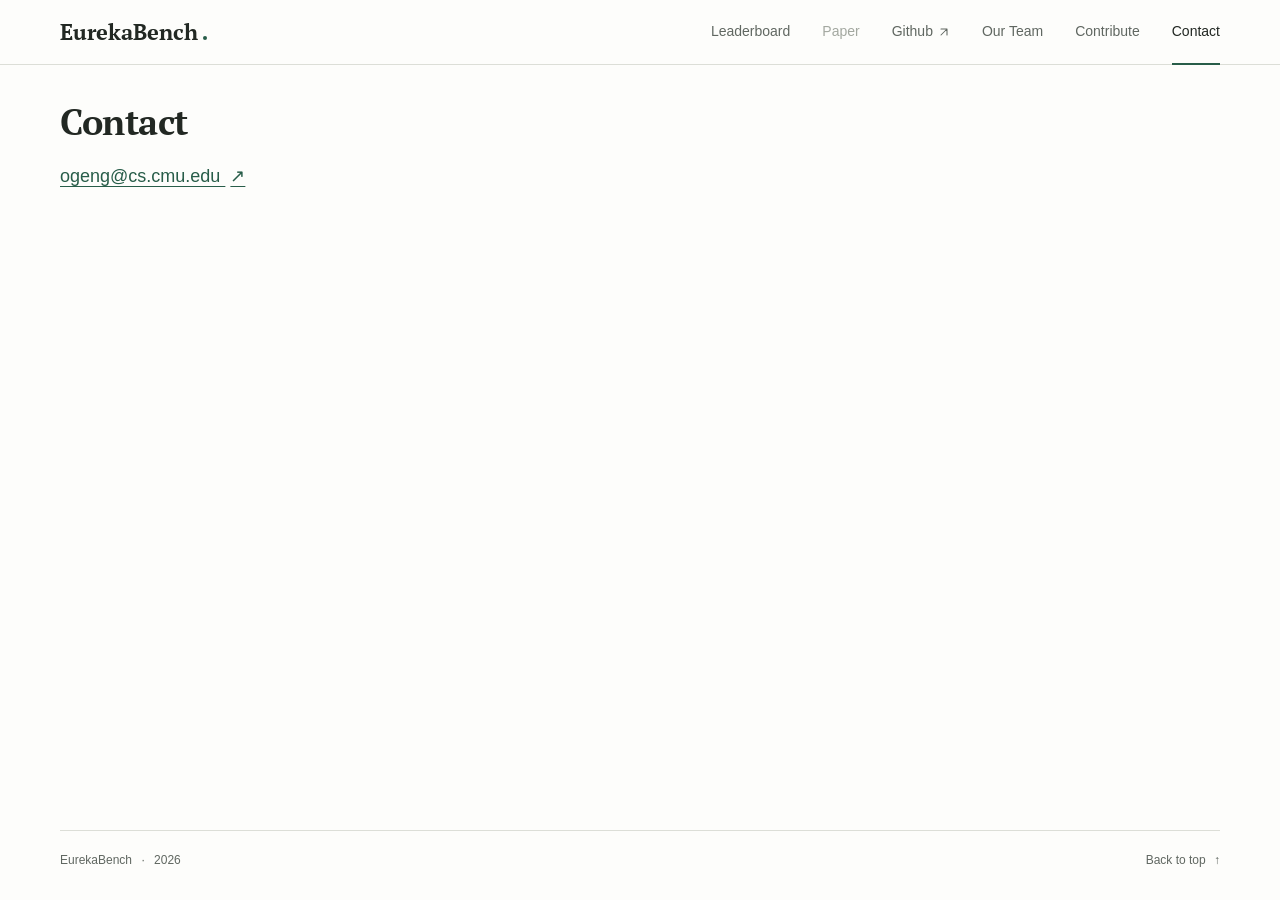
==== contact.html @ bd85d1d8 "update" ====
<!doctype html>
<html lang="en">
<head>
  <meta charset="utf-8">
  <meta name="viewport" content="width=device-width, initial-scale=1">
  <meta name="theme-color" content="#faf9f6">
  <meta name="description" content="EurekaBench measures AI agents' ability to discover scientific insights through experiments. Explore results across 26 tasks and six scientific domains.">
  <meta property="og:title" content="EurekaBench">
  <meta property="og:description" content="Measuring Agentic Ability to Discover New Scientific Insights">
  <meta property="og:type" content="website">
  <title>Contact — EurekaBench</title>
  <link rel="icon" href="assets/eurekabench-logo.png" type="image/png">
  <link rel="stylesheet" href="styles.css">
</head>
<body>
  <a class="skip-link" href="#main">Skip to content</a>
  <header class="site-header">
    <div class="header-inner">
      <a class="wordmark" href="index.html" aria-label="EurekaBench home">EurekaBench<span class="wordmark-dot" aria-hidden="true"></span></a>
      <nav aria-label="Main navigation">
        <a class="nav-link" href="index.html">Leaderboard</a>
        <span class="nav-link nav-link-unavailable" role="link" aria-disabled="true" title="Paper coming soon">Paper</span>
        <a class="nav-link" id="github-link" href="https://github.com/EurekaBench" target="_blank" rel="noopener">Github<svg aria-hidden="true" viewBox="0 0 16 16"><path d="M4 12 12 4M4 4h8v8"/></svg></a>
        <a class="nav-link" href="team.html">Our Team</a>
        <a class="nav-link" href="contribute.html">Contribute</a>
        <a class="nav-link active" href="contact.html" aria-current="page">Contact</a>
      </nav>
    </div>
  </header>

  <main id="main" class="page-width standalone-page">
      <section id="contact" class="contact-section" aria-labelledby="contact-title"><h1 class="page-title" id="contact-title">Contact</h1><a class="contact-email" href="mailto:ogeng@cs.cmu.edu">ogeng@cs.cmu.edu <span aria-hidden="true">↗</span></a></section>
  </main>

  <footer class="site-footer page-width"><span>EurekaBench <span aria-hidden="true">·</span> 2026</span><a href="#main">Back to top <span aria-hidden="true">↑</span></a></footer>
</body>
</html>
---- styles.css ----
@font-face { font-family: "PT Serif"; src: url("assets/fonts/pt-serif-regular.ttf") format("truetype"); font-weight: 400; font-style: normal; font-display: swap; }
@font-face { font-family: "PT Serif"; src: url("assets/fonts/pt-serif-bold.ttf") format("truetype"); font-weight: 700; font-style: normal; font-display: swap; }
:root {
  --paper: #fdfdfb;
  --white: #fff;
  --ink: #222823;
  --muted: #606761;
  --faint: #747b70;
  --green: #285d49;
  --green-light: #eff4ef;
  --line: #dcded7;
  --warm: #f2eee4;
  --sans: Arial, Helvetica, sans-serif;
  --serif: "PT Serif", Georgia, "Times New Roman", serif;
  --mono: "SFMono-Regular", Consolas, monospace;
  color-scheme: light;
}
* { box-sizing: border-box; }
html { scroll-behavior: auto; scroll-padding-top: 88px; }
body { margin: 0; background: var(--paper); color: var(--ink); font: 16px/1.55 var(--sans); -webkit-font-smoothing: antialiased; }
button, select { font: inherit; }
a { color: inherit; text-decoration: none; }
button, a, select, summary { -webkit-tap-highlight-color: transparent; }
button, summary { cursor: pointer; }
button { color: inherit; border: 0; touch-action: manipulation; }
button:focus-visible, a:focus-visible, select:focus-visible, summary:focus-visible, [tabindex]:focus-visible { outline: 2px solid var(--green); outline-offset: 4px; }
h1, h2, h3, p, ul, ol { margin: 0; }
ul { padding: 0; list-style: none; }
svg { fill: none; stroke: currentColor; stroke-width: 1.4; stroke-linecap: round; stroke-linejoin: round; }
[hidden] { display: none !important; }
.page-width { width: min(1160px, calc(100% - 80px)); margin-inline: auto; }
.visually-hidden { position: absolute; width: 1px; height: 1px; padding: 0; margin: -1px; overflow: hidden; clip: rect(0,0,0,0); white-space: nowrap; border: 0; }
.skip-link { position: fixed; top: -60px; left: 20px; z-index: 100; padding: 10px 20px; background: var(--white); border: 1px solid var(--green); }
.skip-link:focus { top: 12px; }

/* Journal typography: a traditional serif for reading, Arial for data and controls. */
.site-header { height: 65px; border-bottom: 1px solid var(--line); position: sticky; top: 0; z-index: 20; background: var(--paper); }
.header-inner { width: min(1160px, calc(100% - 80px)); height: 100%; margin: auto; display: flex; align-items: center; justify-content: space-between; gap: 28px; }
.wordmark { display: flex; align-items: baseline; gap: 5px; font: 700 22px/1 var(--serif); }
.wordmark-dot { display: inline-block; width: 4px; height: 4px; border-radius: 50%; background: var(--green); }
nav { height: 100%; display: flex; align-items: center; gap: 32px; }
.nav-link { height: 100%; display: inline-flex; align-items: center; gap: 5px; font-size: 14px; color: var(--muted); position: relative; }
.nav-link:hover, .nav-link.active { color: var(--ink); }
.nav-link.active::after { content: ""; position: absolute; bottom: -1px; height: 2px; background: var(--green); left: 0; right: 0; }
.nav-link svg { width: 12px; height: 12px; color: var(--muted); }
.hero { display: grid; grid-template-columns: 1fr 224px; align-items: center; gap: 44px; padding: 30px 0 26px; }
h1 { font: 700 clamp(46px, 5vw, 64px)/1.12 var(--serif); letter-spacing: -1.5px; margin: 0 0 12px; }
.paper-title { font: 400 24px/1.35 var(--serif); color: #424a43; }
.benchmark-stats { display: flex; align-items: center; gap: 17px; margin-top: 20px; color: var(--muted); font-size: 13px; white-space: nowrap; }
.benchmark-stats strong { font-size: 14px; font-weight: 700; color: var(--ink); margin-right: 3px; }
.benchmark-stats i { height: 13px; width: 1px; background: var(--line); }
.hero-art { position: relative; display: grid; place-items: center; width: 224px; height: 224px; }
.logo-backdrop { position: absolute; width: 180px; height: 180px; border-radius: 50%; background: var(--warm); bottom: 6px; right: 15px; }
.hero-art img { display: block; width: 224px; height: 224px; position: relative; z-index: 1; object-fit: contain; }

/* Results lead the page. Keep rows compact while giving the values readable type. */
.leaderboard-section { padding-top: 20px; border-top: 1px solid var(--line); }
.section-header { display: flex; align-items: baseline; justify-content: space-between; gap: 24px; }
.heading-with-marker { display: flex; align-items: center; }
h2 { font: 700 34px/1.2 var(--serif); letter-spacing: -.5px; }
.leaderboard-summary { font-size: 13px; color: var(--muted); }
.leaderboard-summary strong { font-weight: 400; }
.leaderboard-summary span { margin-inline: 7px; }
.leaderboard-toolbar { margin: 15px 0 12px; display: flex; align-items: center; justify-content: space-between; gap: 16px; }
.results-view { display: flex; align-self: stretch; align-items: stretch; gap: 22px; }
.results-view button { position: relative; padding: 7px 0; background: transparent; color: var(--muted); font-size: 14px; line-height: 1.3; }
.results-view button[aria-selected="true"] { color: var(--green); font-weight: 700; }
.results-view button[aria-selected="true"]::after { content: ""; position: absolute; height: 2px; background: var(--green); bottom: 0; left: 0; right: 0; }
.results-view button:hover { color: var(--green); }
.table-controls { display: flex; gap: 8px; }
.select-wrap { display: block; position: relative; }
.select-wrap select { appearance: none; -webkit-appearance: none; cursor: pointer; border: 1px solid var(--line); border-radius: 3px; background: transparent; padding: 7px 31px 7px 11px; font-size: 13px; color: #424b44; height: 36px; min-width: 137px; }
.select-wrap svg { width: 14px; height: 14px; position: absolute; right: 9px; top: 11px; pointer-events: none; color: var(--muted); }
.download-button { display: flex; align-items: center; justify-content: center; gap: 5px; padding: 6px 10px; background: transparent; border: 1px solid var(--line); border-radius: 3px; color: #424b44; font-size: 12px; }
.download-button:hover { background: var(--white); }
.download-button svg { height: 16px; width: 16px; }
.table-frame { border: 1px solid var(--line); background: var(--white); border-radius: 3px; overflow: hidden; }
.table-scroll { overflow-x: auto; scrollbar-width: thin; scrollbar-color: #ccd6cc transparent; }
table { width: 100%; min-width: 1040px; border-collapse: collapse; table-layout: fixed; font-size: 16px; font-variant-numeric: tabular-nums; white-space: nowrap; }
.rank-col { width: 4%; }.model-col { width: 25%; }.score-col { width: 14%; }.accuracy-col { width: 13%; }.insights-col { width: 13%; }.failures-col { width: 10%; }.calls-col { width: 9%; }.cost-col { width: 12%; }
thead { background: #f3f4ef; }
th { text-align: right; font-weight: 400; color: #535e55; padding: 11px 16px; line-height: 1.4; font-size: 14px; border-bottom: 1px solid var(--line); vertical-align: middle; }
.rank-heading { text-align: center; padding-inline: 8px; color: var(--faint); }
.model-heading { text-align: left; }
.header-secondary { font-size: 13px; color: var(--muted); }
.sort-button { background: transparent; padding: 0; color: inherit; text-align: right; font-size: 14px; line-height: 1.4; white-space: nowrap; }
.sort-button:hover { color: var(--green); }
th[aria-sort] .sort-button { color: var(--green); font-weight: 700; }
.sort-arrow { display: inline-block; width: 10px; margin-left: 2px; color: #7b897d; font-size: 14px; }
th[aria-sort] .sort-arrow { color: var(--green); }
td { text-align: right; padding: 10px 16px; border-bottom: 1px solid #e7e9e3; vertical-align: middle; font-size: 16px; line-height: 1.35; }
td:first-child { padding-inline: 8px; text-align: center; }
td.model-cell { text-align: left; }
.rank { font: 13px var(--sans); color: var(--muted); }
.model-name { font-size: 18px; font-weight: 600; display: flex; align-items: center; gap: 8px; line-height: 1.3; }
.provider-dot { display: inline-block; flex-shrink: 0; width: 6px; height: 6px; border-radius: 50%; background: #ad7a59; }
.provider-dot.codex { background: #578877; }
.provider-dot.openhands { background: #8286a1; }
.harness { font-size: 13px; color: var(--muted); display: block; margin-top: 3px; padding-left: 14px; line-height: 1.35; }
.score-value { font-weight: 700; color: var(--green); font-size: 18px; }
.unit { font-size: 13px; font-weight: 400; color: var(--muted); margin-left: 1px; }
.score-track { display: block; width: 76px; height: 3px; margin-top: 5px; margin-left: auto; background: #edf0e9; border-radius: 2px; overflow: hidden; }
.score-track span { display: block; height: 100%; width: var(--score); background: #5b8465; border-radius: 2px; }
.failure-total { font-size: 13px; color: var(--muted); margin-left: 3px; }
.efficiency-cell { border-left: 1px solid #eceee8; }
.efficiency-number { color: #5c665e; font-size: 16px; }
tbody tr:hover { background: #fafbf8; }
tbody tr.is-leader { background: #f5f8f3; }
tbody tr.is-leader .rank { color: var(--green); font-weight: 700; }
tbody tr:last-child td { border-bottom: 0; }
tfoot { background: #f3f0e7; }
tfoot td { border-top: 1px solid #dfdaca; border-bottom: 0; padding-block: 11px; }
tfoot .reference-label { font: 10px var(--sans); letter-spacing: .3px; color: #736951; }
tfoot .model-name { font-size: 17px; }
tfoot .harness { padding-left: 0; color: #736951; font-size: 12px; }
tfoot .score-track { background: #e7e3d7; }
tfoot .score-track span { background: #8b9575; }
tfoot .efficiency-cell { border-left-color: #e5e0d3; }
.table-bottom { display: flex; justify-content: space-between; gap: 20px; align-items: center; border-top: 1px solid var(--line); padding: 9px 16px; background: #fdfdfb; color: var(--muted); font-size: 11px; }
.table-bottom > span > span { margin-left: 5px; }
.mobile-table-hint { display: none; }
#chart-panel { border: 1px solid var(--line); border-radius: 3px; background: var(--white); padding-top: 15px; }
.leaderboard-notes { padding-top: 12px; }
.leaderboard-notes > p { font-size: 12px; color: var(--muted); line-height: 1.65; }
.scoring-details { margin-top: 6px; }
summary { list-style: none; }
summary::-webkit-details-marker { display: none; }
.scoring-details summary, .affiliation-details summary { display: inline-flex; align-items: center; gap: 8px; color: var(--green); font-size: 13px; padding: 4px 0; }
.scoring-details summary svg, .affiliation-details summary svg { width: 12px; height: 12px; stroke-width: 1.2; }
details[open] > summary svg { transform: rotate(45deg); }
.scoring-content { display: grid; grid-template-columns: repeat(3,1fr); gap: 30px; padding: 17px 0 6px; }
.scoring-content h3 { font-size: 14px; font-weight: 700; margin-bottom: 7px; }
.scoring-content p { font-size: 13px; line-height: 1.7; color: var(--muted); }

.about-section { display: grid; grid-template-columns: 290px 1fr; gap: 36px; padding: 29px 0; margin-top: 29px; border-top: 1px solid var(--line); border-bottom: 1px solid var(--line); align-items: start; }
.about-section h2, .team-section h2 { font-size: 29px; }
.about-section > p { font: 400 18px/1.65 var(--serif); color: #414b43; }
.team-section { padding-top: 30px; }
.author-list { display: flex; justify-content: flex-start; flex-wrap: wrap; gap: 14px 18px; margin: 21px 0 29px; }
.author-list li { font: 400 17px/1.55 var(--serif); white-space: nowrap; }
.author-link { text-decoration: none; text-underline-offset: 4px; text-decoration-thickness: 1px; }
.author-link:hover { color: var(--green); text-decoration: underline; }
.author-list sup { font-family: var(--sans); font-size: 10px; color: var(--green); margin-left: 4px; position: relative; top: -2px; line-height: 0; }
.author-affiliations:hover { color: var(--green); text-decoration: underline; }
.institution-section { border-top: 1px solid var(--line); padding: 21px 0 19px; }
.home-affiliations { border-top: 0; border-bottom: 1px solid var(--line); padding: 25px 0 24px; }
.eyebrow { font: 400 12px/1.5 var(--sans); letter-spacing: 1px; color: var(--muted); }
.institution-section .eyebrow { margin-bottom: 18px; }
.institution-list { display: grid; grid-template-columns: repeat(4,minmax(0,1fr)); gap: 22px 26px; align-items: stretch; }
.institution-list li { min-width: 0; }
.institution-link { display: flex; width: 100%; height: 100%; min-height: 60px; align-items: center; gap: 12px; padding: 3px 0; }
.institution-mark { display: flex; width: 52px; height: 44px; flex: 0 0 52px; justify-content: center; align-items: center; }
.institution-mark img { display: block; width: auto; height: auto; max-width: 52px; max-height: 44px; object-fit: contain; }
/* Balance the visible weight of each mark, including wide and narrow symbols. */
.institution-cmu .institution-mark img, .institution-yale .institution-mark img { height: 30px; }
.institution-stanford .institution-mark img, .institution-princeton .institution-mark img { height: 38px; }
.institution-mit .institution-mark img { width: 46px; }
.institution-flatiron .institution-mark img { width: 42px; }
.institution-engram .institution-mark img { height: 32px; }
.institution-columbia .institution-mark img { height: 33px; }
.institution-mark.dark-logo { background: transparent; }

.institution-mark.dark-logo img { filter: brightness(0); }
.institution-name { font: 400 17px/1.4 var(--serif); color: var(--ink); }
.institution-link:hover .institution-name { color: var(--green); text-decoration: underline; text-underline-offset: 4px; }
.affiliation-details { margin-top: 8px; }
.affiliation-details summary { color: var(--muted); font-size: 12px; }
.full-affiliation-list { display: grid; grid-template-columns: repeat(2,1fr); gap: 9px 36px; list-style: none; padding: 20px 0 0; }
.full-affiliation-list li { display: flex; align-items: baseline; gap: 9px; color: var(--muted); font-size: 12px; line-height: 1.7; scroll-margin-top: 90px; }
.affiliation-number { font: 11px var(--sans); color: var(--green); min-width: 15px; }
.full-affiliation-list li:target { color: var(--green); background: var(--green-light); }
.author-note { font-size: 12px; color: var(--muted); line-height: 1.7; margin-top: 18px; max-width: 820px; }
.site-footer { margin-top: 35px; border-top: 1px solid var(--line); padding-block: 20px; display: flex; justify-content: space-between; align-items: center; color: var(--muted); font-size: 12px; }
.site-footer > span > span { margin-inline: 6px; }
.site-footer > a > span { margin-left: 5px; }


/* Structured contributions and paper reference information. */
.contribute-section { margin-top: 30px; padding-top: 27px; border-top: 1px solid var(--line); }
.contribute-section h2, .contact-section h2, .citation-section h2 { font-size: 29px; }
.contribute-intro { font: 400 18px/1.6 var(--serif); color: #414b43; margin-top: 9px; }
.contribution-kinds { display: flex; gap: 26px; margin-top: 15px; border-bottom: 1px solid var(--line); }
.contribution-kinds button { padding: 10px 0; background: transparent; font-size: 16px; line-height: 1.4; color: var(--muted); border-bottom: 2px solid transparent; margin-bottom: -1px; }
.contribution-kinds button[aria-pressed="true"] { color: var(--green); border-bottom-color: var(--green); font-weight: 600; }
.contribution-form { display: grid; grid-template-columns: repeat(2,minmax(0,1fr)); gap: 18px 26px; margin-top: 21px; }
.contribution-field { min-width: 0; }
.contribution-custom-domain { margin-top: 12px; }
.contribution-field label { display: block; font-size: 14px; font-weight: 600; margin-bottom: 6px; }
.optional { font-weight: 400; color: var(--muted); }
.contribution-field input, .contribution-field select, .contribution-field textarea, .contribution-draft { display: block; width: 100%; min-height: 41px; border: 1px solid #cdd2c8; border-radius: 2px; padding: 9px 11px; background: var(--white); color: var(--ink); font: 400 15px/1.5 var(--sans); }
.contribution-field textarea, .contribution-draft { resize: vertical; }
.contribution-field input:focus-visible, .contribution-field select:focus-visible, .contribution-field textarea:focus-visible, .contribution-draft:focus-visible { outline: 2px solid var(--green); outline-offset: 2px; }
.contribution-field-wide, .contribution-actions, .contribution-status, .contribution-draft { grid-column: 1 / -1; }
.field-help { font-size: 12px; line-height: 1.5; margin-top: 6px; color: var(--muted); }
.contribution-actions { display: flex; align-items: center; gap: 12px; flex-wrap: wrap; }
.contribution-submit, .contribution-copy { min-height: 42px; border-radius: 2px; padding: 9px 15px; font-size: 14px; }
.contribution-submit { color: var(--white); background: var(--green); }
.contribution-submit:hover { background: #1e4a39; }
.contribution-submit span { margin-left: 7px; }
.contribution-copy { background: transparent; border: 1px solid #cdd2c8; }
.contribution-copy:hover { background: var(--green-light); }
.contribution-actions p { color: var(--muted); font-size: 13px; margin-left: auto; }
.contribution-actions a, .contribution-noscript a { color: var(--green); text-decoration: underline; text-underline-offset: 3px; }
.contribution-status { font-size: 13px; color: var(--green); }
.contribution-status:empty { display: none; }
.contribution-draft { font: 13px/1.6 var(--mono); }

.contact-email { display: inline-block; color: var(--green); font-size: 16px; margin-top: 12px; text-decoration: underline; text-underline-offset: 4px; }
.contact-email span { margin-left: 5px; }
.citation-entry { min-height: 25px; margin: 12px 0 0; font: 13px/1.7 var(--mono); white-space: pre-wrap; }

@media (max-width: 1100px) {
  .page-width, .header-inner { width: calc(100% - 56px); }
  .hero { grid-template-columns: 1fr 195px; gap: 28px; padding-block: 27px; }
  .hero-art, .hero-art img { width: 195px; height: 195px; }
  .logo-backdrop { width: 158px; height: 158px; right: 12px; }
  h1 { font-size: 54px; }
  .paper-title { font-size: 22px; }
}
@media (max-width: 800px) {
  .page-width, .header-inner { width: calc(100% - 40px); }
  nav { gap: 22px; }
  .wordmark { font-size: 20px; }
  .nav-link { font-size: 13px; }
  .hero { grid-template-columns: 1fr 160px; gap: 18px; }
  .hero-art, .hero-art img { width: 160px; height: 160px; }
  .logo-backdrop { width: 130px; height: 130px; right: 9px; bottom: 3px; }
  h1 { font-size: 48px; }
  .paper-title { font-size: 21px; }
  .benchmark-stats { font-size: 12px; gap: 12px; }
  .benchmark-stats strong { font-size: 13px; }
  .about-section { grid-template-columns: 1fr; gap: 14px; }
  .about-section > p { font-size: 17px; }
  .scoring-content { grid-template-columns: 1fr; gap: 18px; }
}
@media (max-width: 900px) {
  .institution-list { grid-template-columns: repeat(2,minmax(0,1fr)); gap: 16px 24px; }
}
@media (max-width: 520px) {
  .institution-list { grid-template-columns: 1fr; gap: 12px; }
  .institution-link { min-height: 46px; }
}
@media (max-width: 620px) {
  html { scroll-padding-top: 112px; }
  .page-width, .header-inner { width: calc(100% - 32px); }
  .site-header { height: auto; }
  .header-inner { flex-wrap: wrap; justify-content: center; gap: 0; padding-top: 13px; }
  .wordmark { font-size: 20px; }
  nav { width: 100%; height: 43px; justify-content: space-between; gap: 0; max-width: 370px; }
  .nav-link { font-size: 13px; }
  .hero { position: relative; display: block; padding: 26px 0 23px; }
  .hero-copy { position: relative; z-index: 1; }
  h1 { font-size: clamp(36px, 8vw, 46px); letter-spacing: -1px; margin-bottom: 12px; padding-right: 73px; min-height: 40px; }
  .hero-art { position: absolute; top: 12px; right: -4px; width: 76px; height: 76px; }
  .hero-art img { width: 76px; height: 76px; }
  .logo-backdrop { width: 64px; height: 64px; right: 4px; bottom: 0; }
  .paper-title { font-size: 20px; line-height: 1.35; }
  .benchmark-stats { margin-top: 17px; font-size: 11px; gap: 10px; }
  .benchmark-stats strong { font-size: 12px; margin-right: 1px; }
  .benchmark-stats i { height: 11px; flex-shrink: 0; }
  .leaderboard-section { padding-top: 19px; }
  .section-header { flex-wrap: wrap; gap: 4px; }
  h2 { font-size: 31px; }
  .leaderboard-summary { font-size: 12px; }
  .leaderboard-toolbar { flex-wrap: wrap; gap: 12px 8px; margin: 13px 0 11px; }
  .results-view { gap: 18px; }
  .results-view button { font-size: 13px; }
  .table-controls { gap: 6px; margin-left: auto; }
  .select-wrap select { font-size: 12px; min-width: 124px; height: 34px; padding: 6px 28px 6px 9px; }
  .select-wrap svg { top: 10px; }
  .download-button { padding: 6px 8px; }
  .download-button span { display: none; }
  #results-table { width: 989px; min-width: 989px; }
  .rank-col { width: 34px; }.model-col { width: 210px; }.score-col { width: 138px; }.accuracy-col { width: 143px; }.insights-col { width: 133px; }.failures-col { width: 122px; }.calls-col { width: 91px; }.cost-col { width: 118px; }
  th, td { padding-inline: 13px; }
  th:first-child, td:first-child { position: sticky; left: 0; z-index: 2; padding-inline: 4px; }
  th:nth-child(2), td:nth-child(2) { position: sticky; left: 34px; z-index: 2; border-right: 1px solid #e7e9e3; }
  th:first-child, th:nth-child(2) { background: #f3f4ef; z-index: 3; }
  tbody td:first-child, tbody td:nth-child(2) { background: var(--white); }
  tbody .is-leader td:first-child, tbody .is-leader td:nth-child(2) { background: #f5f8f3; }
  tfoot td:first-child, tfoot td:nth-child(2) { background: #f3f0e7; }
  .model-name { font-size: 16px; white-space: normal; line-height: 1.35; gap: 7px; }
  .harness { font-size: 12px; padding-left: 13px; }
  tfoot .model-name { font-size: 16px; }
  tfoot .harness { white-space: normal; font-size: 11px; }
  .score-value { font-size: 18px; }
  .desktop-table-hint { display: none; }.mobile-table-hint { display: inline; }
  .table-bottom { font-size: 10px; gap: 12px; flex-wrap: wrap; padding: 9px 12px; }
  .leaderboard-notes > p { font-size: 11px; }
  .about-section { padding-block: 23px; margin-top: 24px; }
  .about-section h2, .team-section h2 { font-size: 27px; }
  .team-section { padding-top: 23px; }
  .author-list { margin: 19px 0 25px; gap: 14px 23px; }
  .author-list li { font-size: 16px; }
  .author-list sup { font-size: 9px; margin-left: 3px; }
  .full-affiliation-list { grid-template-columns: 1fr; gap: 9px; }
  .full-affiliation-list li { scroll-margin-top: 112px; }
  .site-footer { margin-top: 27px; font-size: 11px; padding-block: 17px; }
}
@media (max-width: 390px) {
  .leaderboard-summary { flex-basis: 100%; }
  .results-view { flex-basis: 100%; }
  .table-controls { margin-left: 0; }
  .benchmark-stats { font-size: 10px; gap: 7px; }
  .benchmark-stats strong { font-size: 11px; }
  h1 { font-size: 34px; }
  .hero-art, .hero-art img { width: 65px; height: 65px; }
  .hero-art { right: -5px; top: 15px; }
  .logo-backdrop { width: 54px; height: 54px; }
  .paper-title { font-size: 18px; }
  .model-col { width: 176px; }
  #results-table { width: 955px; min-width: 955px; }
}
@media (max-width: 430px) {
  #results-table { width: calc(100vw + 573px); min-width: calc(100vw + 573px); }
  .rank-col { width: 30px; }
  .model-col { width: calc(100vw - 176px); }
  .score-col { width: 112px; }
  th:nth-child(2), td:nth-child(2) { left: 30px; }
}
@media (prefers-reduced-motion: reduce) {
  html { scroll-behavior: auto; }
  * { transition: none !important; }
}

@media (min-width: 621px) and (max-width: 820px) {
  .site-header { height: auto; }
  .header-inner { flex-wrap: wrap; padding-top: 13px; gap: 5px; }
  .wordmark { flex-basis: 100%; }
  nav { width: 100%; justify-content: space-between; height: 41px; gap: 12px; }
  html { scroll-padding-top: 108px; }
}
@media (max-width: 620px) {
  html { scroll-padding-top: 136px; }
  nav { display: grid; grid-template-columns: repeat(4,minmax(0,1fr)); max-width: none; height: auto; padding-top: 7px; }
  .nav-link { justify-content: center; min-height: 34px; font-size: 12px; }
  .contribute-section { margin-top: 25px; padding-top: 23px; }
  .contribute-section h2, .contact-section h2, .citation-section h2 { font-size: 27px; }
  .contribute-intro { font-size: 17px; }
  .contribution-kinds { gap: 20px; }
  .contribution-kinds button { font-size: 14px; text-align: left; }
  .contribution-form { grid-template-columns: 1fr; gap: 16px; }
  .contribution-field input, .contribution-field select, .contribution-field textarea { font-size: 16px; }
  .contribution-actions p { margin-left: 0; flex-basis: 100%; }

  .full-affiliation-list li { scroll-margin-top: 136px; }
}

.citation-section { margin-top: 24px; padding-top: 24px; border-top: 1px solid var(--line); }
.contact-section { margin-top: 30px; padding-top: 27px; border-top: 1px solid var(--line); }

/* Navigation opens independent documents; only the home page contains results. */
.standalone-page { min-height: calc(100svh - 170px); padding-top: 35px; }
.page-title { margin: 0; padding: 0; min-height: 0; font: 700 36px/1.2 var(--serif); letter-spacing: -.5px; }
.standalone-page > .team-section, .standalone-page > .contribute-section, .standalone-page > .contact-section { margin-top: 0; padding-top: 0; border-top: 0; }
.standalone-page .author-list { margin-top: 25px; }
.standalone-page .contact-email { margin-top: 20px; font-size: 18px; }
.citation-section { margin-top: 0; padding-top: 27px; border-top: 0; }
@media (max-width: 620px) {
  .standalone-page { padding-top: 25px; min-height: calc(100svh - 206px); }
  .page-title { font-size: 31px; padding-right: 0; }
  nav { grid-template-columns: repeat(3,minmax(0,1fr)); }
}

.nav-link-unavailable { color: var(--faint); cursor: default; opacity: .65; }
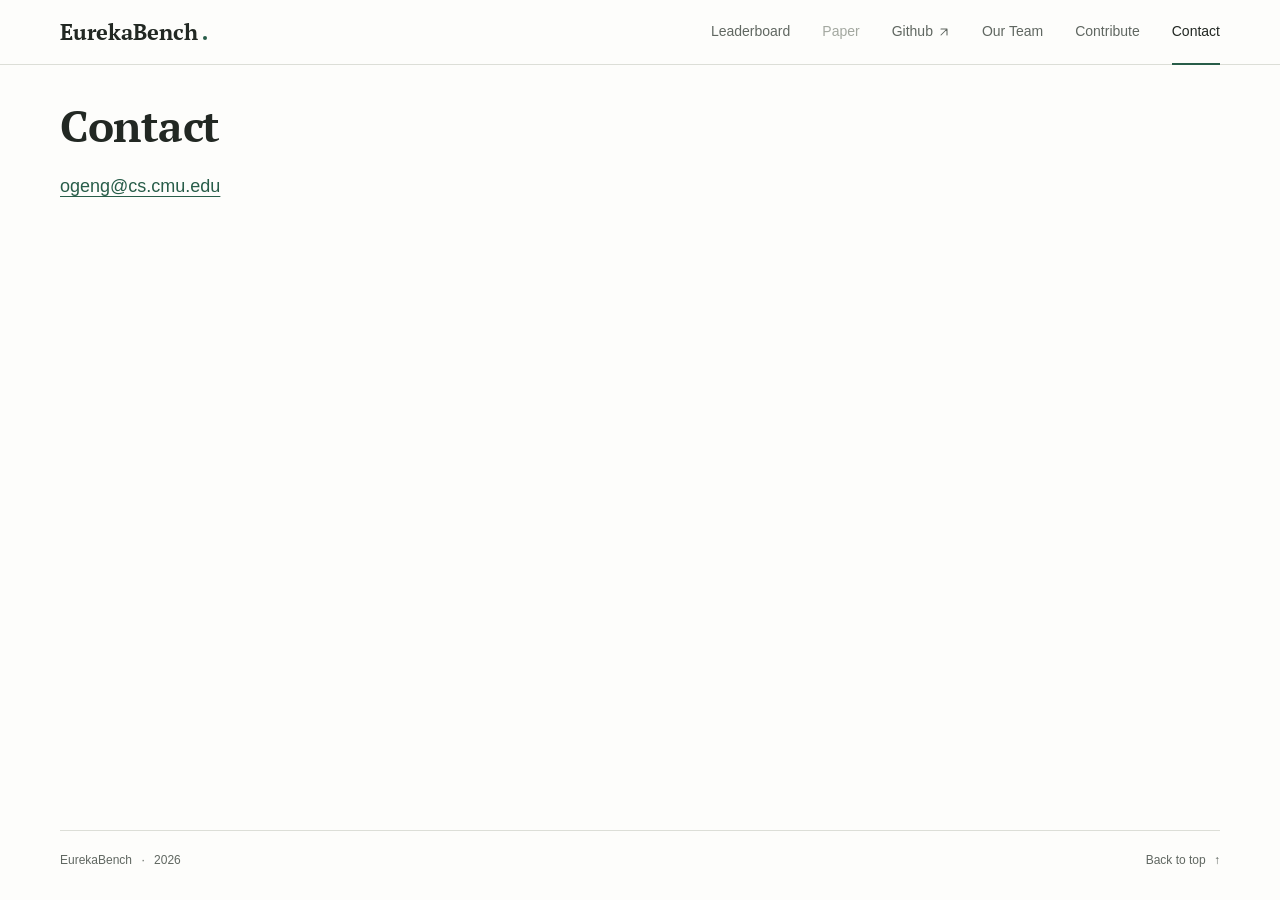
==== commit 89269020: "update" ====
--- a/contact.html
+++ b/contact.html
@@ -9,8 +9,8 @@
   <meta property="og:description" content="Measuring Agentic Ability to Discover New Scientific Insights">
   <meta property="og:type" content="website">
   <title>Contact — EurekaBench</title>
-  <link rel="icon" href="assets/eurekabench-logo.png" type="image/png">
-  <link rel="stylesheet" href="styles.css">
+  <link rel="icon" href="assets/eurekabench-logo.png?v=dc452d8769" type="image/png">
+  <link rel="stylesheet" href="styles.css?v=readable-headings-stats">
 </head>
 <body>
   <a class="skip-link" href="#main">Skip to content</a>
@@ -29,7 +29,7 @@
   </header>
 
   <main id="main" class="page-width standalone-page">
-      <section id="contact" class="contact-section" aria-labelledby="contact-title"><h1 class="page-title" id="contact-title">Contact</h1><a class="contact-email" href="mailto:ogeng@cs.cmu.edu">ogeng@cs.cmu.edu <span aria-hidden="true">↗</span></a></section>
+      <section id="contact" class="contact-section" aria-labelledby="contact-title"><h1 class="page-title" id="contact-title">Contact</h1><a class="contact-email" href="mailto:ogeng@cs.cmu.edu">ogeng@cs.cmu.edu</a></section>
   </main>
 
   <footer class="site-footer page-width"><span>EurekaBench <span aria-hidden="true">·</span> 2026</span><a href="#main">Back to top <span aria-hidden="true">↑</span></a></footer>
--- a/styles.css
+++ b/styles.css
@@ -43,27 +43,29 @@
 .nav-link:hover, .nav-link.active { color: var(--ink); }
 .nav-link.active::after { content: ""; position: absolute; bottom: -1px; height: 2px; background: var(--green); left: 0; right: 0; }
 .nav-link svg { width: 12px; height: 12px; color: var(--muted); }
-.hero { display: grid; grid-template-columns: 1fr 224px; align-items: center; gap: 44px; padding: 30px 0 26px; }
+.hero { padding: 32px 0; }
+.hero-heading { display: flex; align-items: flex-end; gap: 24px; margin-bottom: 12px; }
+.hero-heading h1 { flex: 0 0 auto; margin: 0; padding: 0; min-height: 0; font-size: clamp(52px, 5.625vw, 72px); }
 h1 { font: 700 clamp(46px, 5vw, 64px)/1.12 var(--serif); letter-spacing: -1.5px; margin: 0 0 12px; }
-.paper-title { font: 400 24px/1.35 var(--serif); color: #424a43; }
-.benchmark-stats { display: flex; align-items: center; gap: 17px; margin-top: 20px; color: var(--muted); font-size: 13px; white-space: nowrap; }
-.benchmark-stats strong { font-size: 14px; font-weight: 700; color: var(--ink); margin-right: 3px; }
-.benchmark-stats i { height: 13px; width: 1px; background: var(--line); }
-.hero-art { position: relative; display: grid; place-items: center; width: 224px; height: 224px; }
-.logo-backdrop { position: absolute; width: 180px; height: 180px; border-radius: 50%; background: var(--warm); bottom: 6px; right: 15px; }
-.hero-art img { display: block; width: 224px; height: 224px; position: relative; z-index: 1; object-fit: contain; }
+.paper-title { font: 400 28px/1.35 var(--serif); color: #424a43; }
+.benchmark-stats { display: flex; align-items: center; gap: 24px; margin-top: 22px; color: var(--muted); font-size: 18px; white-space: nowrap; }
+.benchmark-stats strong { font-size: 20px; font-weight: 700; color: var(--ink); margin-right: 4px; }
+.benchmark-stats i { height: 20px; width: 1px; background: var(--line); }
+.hero-art { flex: 0 0 auto; position: relative; overflow: hidden; width: 180px; aspect-ratio: 975 / 1080; margin-bottom: -20px; }
+/* Crop the source margins to (185, 22)-(1160, 1102), preserving the full illustration. */
+.hero-art img { display: block; position: absolute; width: calc(1292 / 975 * 100%); max-width: none; height: auto; left: calc(-185 / 975 * 100%); top: calc(-22 / 1080 * 100%); filter: brightness(1.02); mix-blend-mode: multiply; }
 
 /* Results lead the page. Keep rows compact while giving the values readable type. */
 .leaderboard-section { padding-top: 20px; border-top: 1px solid var(--line); }
 .section-header { display: flex; align-items: baseline; justify-content: space-between; gap: 24px; }
 .heading-with-marker { display: flex; align-items: center; }
-h2 { font: 700 34px/1.2 var(--serif); letter-spacing: -.5px; }
-.leaderboard-summary { font-size: 13px; color: var(--muted); }
+h2 { font: 700 40px/1.2 var(--serif); letter-spacing: -.5px; }
+.leaderboard-summary { font-size: 15px; color: var(--muted); }
 .leaderboard-summary strong { font-weight: 400; }
 .leaderboard-summary span { margin-inline: 7px; }
 .leaderboard-toolbar { margin: 15px 0 12px; display: flex; align-items: center; justify-content: space-between; gap: 16px; }
 .results-view { display: flex; align-self: stretch; align-items: stretch; gap: 22px; }
-.results-view button { position: relative; padding: 7px 0; background: transparent; color: var(--muted); font-size: 14px; line-height: 1.3; }
+.results-view button { position: relative; padding: 7px 0; background: transparent; color: var(--muted); font-size: 16px; line-height: 1.3; }
 .results-view button[aria-selected="true"] { color: var(--green); font-weight: 700; }
 .results-view button[aria-selected="true"]::after { content: ""; position: absolute; height: 2px; background: var(--green); bottom: 0; left: 0; right: 0; }
 .results-view button:hover { color: var(--green); }
@@ -79,11 +81,12 @@
 table { width: 100%; min-width: 1040px; border-collapse: collapse; table-layout: fixed; font-size: 16px; font-variant-numeric: tabular-nums; white-space: nowrap; }
 .rank-col { width: 4%; }.model-col { width: 25%; }.score-col { width: 14%; }.accuracy-col { width: 13%; }.insights-col { width: 13%; }.failures-col { width: 10%; }.calls-col { width: 9%; }.cost-col { width: 12%; }
 thead { background: #f3f4ef; }
-th { text-align: right; font-weight: 400; color: #535e55; padding: 11px 16px; line-height: 1.4; font-size: 14px; border-bottom: 1px solid var(--line); vertical-align: middle; }
+th { text-align: right; font-weight: 400; color: #535e55; padding: 11px 16px; line-height: 1.4; font-size: 16px; border-bottom: 1px solid var(--line); vertical-align: middle; }
 .rank-heading { text-align: center; padding-inline: 8px; color: var(--faint); }
 .model-heading { text-align: left; }
-.header-secondary { font-size: 13px; color: var(--muted); }
-.sort-button { background: transparent; padding: 0; color: inherit; text-align: right; font-size: 14px; line-height: 1.4; white-space: nowrap; }
+.header-secondary { font-size: 14px; color: var(--muted); }
+.score-qualifier { font-size: 14px; font-weight: 400; color: var(--muted); }
+.sort-button { background: transparent; padding: 0; color: inherit; text-align: right; font-size: 16px; line-height: 1.4; white-space: nowrap; }
 .sort-button:hover { color: var(--green); }
 th[aria-sort] .sort-button { color: var(--green); font-weight: 700; }
 .sort-arrow { display: inline-block; width: 10px; margin-left: 2px; color: #7b897d; font-size: 14px; }
@@ -125,15 +128,15 @@
 .scoring-details { margin-top: 6px; }
 summary { list-style: none; }
 summary::-webkit-details-marker { display: none; }
-.scoring-details summary, .affiliation-details summary { display: inline-flex; align-items: center; gap: 8px; color: var(--green); font-size: 13px; padding: 4px 0; }
+.scoring-details summary, .affiliation-details summary { display: inline-flex; align-items: center; gap: 8px; color: var(--green); font-size: 16px; padding: 4px 0; }
 .scoring-details summary svg, .affiliation-details summary svg { width: 12px; height: 12px; stroke-width: 1.2; }
 details[open] > summary svg { transform: rotate(45deg); }
 .scoring-content { display: grid; grid-template-columns: repeat(3,1fr); gap: 30px; padding: 17px 0 6px; }
-.scoring-content h3 { font-size: 14px; font-weight: 700; margin-bottom: 7px; }
-.scoring-content p { font-size: 13px; line-height: 1.7; color: var(--muted); }
-
-.about-section { display: grid; grid-template-columns: 290px 1fr; gap: 36px; padding: 29px 0; margin-top: 29px; border-top: 1px solid var(--line); border-bottom: 1px solid var(--line); align-items: start; }
-.about-section h2, .team-section h2 { font-size: 29px; }
+.scoring-content h3 { font-size: 18px; font-weight: 700; margin-bottom: 7px; }
+.scoring-content p { font-size: 15px; line-height: 1.7; color: var(--muted); }
+
+.about-section { display: grid; grid-template-columns: 340px 1fr; gap: 36px; padding: 29px 0; margin-top: 29px; border-top: 1px solid var(--line); border-bottom: 1px solid var(--line); align-items: start; }
+.about-section h2, .team-section h2 { font-size: 36px; }
 .about-section > p { font: 400 18px/1.65 var(--serif); color: #414b43; }
 .team-section { padding-top: 30px; }
 .author-list { display: flex; justify-content: flex-start; flex-wrap: wrap; gap: 14px 18px; margin: 21px 0 29px; }
@@ -144,7 +147,7 @@
 .author-affiliations:hover { color: var(--green); text-decoration: underline; }
 .institution-section { border-top: 1px solid var(--line); padding: 21px 0 19px; }
 .home-affiliations { border-top: 0; border-bottom: 1px solid var(--line); padding: 25px 0 24px; }
-.eyebrow { font: 400 12px/1.5 var(--sans); letter-spacing: 1px; color: var(--muted); }
+.eyebrow { font: 600 16px/1.5 var(--sans); letter-spacing: 1px; color: var(--muted); }
 .institution-section .eyebrow { margin-bottom: 18px; }
 .institution-list { display: grid; grid-template-columns: repeat(4,minmax(0,1fr)); gap: 22px 26px; align-items: stretch; }
 .institution-list li { min-width: 0; }
@@ -164,7 +167,7 @@
 .institution-name { font: 400 17px/1.4 var(--serif); color: var(--ink); }
 .institution-link:hover .institution-name { color: var(--green); text-decoration: underline; text-underline-offset: 4px; }
 .affiliation-details { margin-top: 8px; }
-.affiliation-details summary { color: var(--muted); font-size: 12px; }
+.affiliation-details summary { color: var(--muted); }
 .full-affiliation-list { display: grid; grid-template-columns: repeat(2,1fr); gap: 9px 36px; list-style: none; padding: 20px 0 0; }
 .full-affiliation-list li { display: flex; align-items: baseline; gap: 9px; color: var(--muted); font-size: 12px; line-height: 1.7; scroll-margin-top: 90px; }
 .affiliation-number { font: 11px var(--sans); color: var(--green); min-width: 15px; }
@@ -177,15 +180,20 @@
 
 /* Structured contributions and paper reference information. */
 .contribute-section { margin-top: 30px; padding-top: 27px; border-top: 1px solid var(--line); }
-.contribute-section h2, .contact-section h2, .citation-section h2 { font-size: 29px; }
+.contribute-section h2, .contact-section h2, .citation-section h2 { font-size: 36px; }
 .contribute-intro { font: 400 18px/1.6 var(--serif); color: #414b43; margin-top: 9px; }
+.contribution-contact { margin-top: 25px; padding-bottom: 25px; border-bottom: 1px solid var(--line); }
+.contribute-section .contribution-contact h2, .contribute-section .contribution-direct-title { font-size: 32px; }
+.contribution-contact p, .contribution-direct-intro { max-width: 760px; margin-top: 9px; font: 400 18px/1.6 var(--serif); color: #414b43; }
+.standalone-page .contribution-contact .contact-email { margin-top: 12px; }
+.contribution-direct-title { margin-top: 25px; }
 .contribution-kinds { display: flex; gap: 26px; margin-top: 15px; border-bottom: 1px solid var(--line); }
-.contribution-kinds button { padding: 10px 0; background: transparent; font-size: 16px; line-height: 1.4; color: var(--muted); border-bottom: 2px solid transparent; margin-bottom: -1px; }
+.contribution-kinds button { padding: 10px 0; background: transparent; font-size: 18px; line-height: 1.4; color: var(--muted); border-bottom: 2px solid transparent; margin-bottom: -1px; }
 .contribution-kinds button[aria-pressed="true"] { color: var(--green); border-bottom-color: var(--green); font-weight: 600; }
 .contribution-form { display: grid; grid-template-columns: repeat(2,minmax(0,1fr)); gap: 18px 26px; margin-top: 21px; }
 .contribution-field { min-width: 0; }
 .contribution-custom-domain { margin-top: 12px; }
-.contribution-field label { display: block; font-size: 14px; font-weight: 600; margin-bottom: 6px; }
+.contribution-field label { display: block; font-size: 16px; font-weight: 600; margin-bottom: 6px; }
 .optional { font-weight: 400; color: var(--muted); }
 .contribution-field input, .contribution-field select, .contribution-field textarea, .contribution-draft { display: block; width: 100%; min-height: 41px; border: 1px solid #cdd2c8; border-radius: 2px; padding: 9px 11px; background: var(--white); color: var(--ink); font: 400 15px/1.5 var(--sans); }
 .contribution-field textarea, .contribution-draft { resize: vertical; }
@@ -206,29 +214,25 @@
 .contribution-draft { font: 13px/1.6 var(--mono); }
 
 .contact-email { display: inline-block; color: var(--green); font-size: 16px; margin-top: 12px; text-decoration: underline; text-underline-offset: 4px; }
-.contact-email span { margin-left: 5px; }
 .citation-entry { min-height: 25px; margin: 12px 0 0; font: 13px/1.7 var(--mono); white-space: pre-wrap; }
 
 @media (max-width: 1100px) {
   .page-width, .header-inner { width: calc(100% - 56px); }
-  .hero { grid-template-columns: 1fr 195px; gap: 28px; padding-block: 27px; }
-  .hero-art, .hero-art img { width: 195px; height: 195px; }
-  .logo-backdrop { width: 158px; height: 158px; right: 12px; }
+  .hero { padding-block: 27px; }
   h1 { font-size: 54px; }
-  .paper-title { font-size: 22px; }
+  .hero-heading h1 { font-size: 60px; }
+  .paper-title { font-size: 24px; }
 }
 @media (max-width: 800px) {
   .page-width, .header-inner { width: calc(100% - 40px); }
   nav { gap: 22px; }
   .wordmark { font-size: 20px; }
   .nav-link { font-size: 13px; }
-  .hero { grid-template-columns: 1fr 160px; gap: 18px; }
-  .hero-art, .hero-art img { width: 160px; height: 160px; }
-  .logo-backdrop { width: 130px; height: 130px; right: 9px; bottom: 3px; }
   h1 { font-size: 48px; }
-  .paper-title { font-size: 21px; }
-  .benchmark-stats { font-size: 12px; gap: 12px; }
-  .benchmark-stats strong { font-size: 13px; }
+  .hero-heading h1 { font-size: 54px; }
+  .paper-title { font-size: 23px; }
+  .benchmark-stats { font-size: 16px; gap: 18px; }
+  .benchmark-stats strong { font-size: 18px; }
   .about-section { grid-template-columns: 1fr; gap: 14px; }
   .about-section > p { font-size: 17px; }
   .scoring-content { grid-template-columns: 1fr; gap: 18px; }
@@ -248,23 +252,24 @@
   .wordmark { font-size: 20px; }
   nav { width: 100%; height: 43px; justify-content: space-between; gap: 0; max-width: 370px; }
   .nav-link { font-size: 13px; }
-  .hero { position: relative; display: block; padding: 26px 0 23px; }
-  .hero-copy { position: relative; z-index: 1; }
+  .hero { padding: 26px 0 23px; }
+  .hero-heading { gap: 12px; }
+  .hero-heading h1 { font-size: clamp(28px, 8.2vw, 46px); letter-spacing: -1px; }
   h1 { font-size: clamp(36px, 8vw, 46px); letter-spacing: -1px; margin-bottom: 12px; padding-right: 73px; min-height: 40px; }
-  .hero-art { position: absolute; top: 12px; right: -4px; width: 76px; height: 76px; }
-  .hero-art img { width: 76px; height: 76px; }
-  .logo-backdrop { width: 64px; height: 64px; right: 4px; bottom: 0; }
-  .paper-title { font-size: 20px; line-height: 1.35; }
-  .benchmark-stats { margin-top: 17px; font-size: 11px; gap: 10px; }
-  .benchmark-stats strong { font-size: 12px; margin-right: 1px; }
-  .benchmark-stats i { height: 11px; flex-shrink: 0; }
+  .hero-art { width: clamp(88px, 27.5vw, 132px); }
+  .paper-title { font-size: 22px; line-height: 1.35; }
+  .benchmark-stats { display: grid; grid-template-columns: repeat(3, minmax(0, 1fr)); align-items: start; margin-top: 22px; font-size: 14px; line-height: 1.4; gap: 12px; white-space: normal; }
+  .benchmark-stats > span { min-width: 0; }
+  .benchmark-stats > span:not(:first-child) { border-left: 1px solid var(--line); padding-left: 12px; }
+  .benchmark-stats strong { display: block; font-size: 22px; margin: 0 0 3px; }
+  .benchmark-stats i { display: none; }
   .leaderboard-section { padding-top: 19px; }
   .section-header { flex-wrap: wrap; gap: 4px; }
-  h2 { font-size: 31px; }
-  .leaderboard-summary { font-size: 12px; }
+  h2 { font-size: 34px; }
+  .leaderboard-summary { font-size: 14px; }
   .leaderboard-toolbar { flex-wrap: wrap; gap: 12px 8px; margin: 13px 0 11px; }
   .results-view { gap: 18px; }
-  .results-view button { font-size: 13px; }
+  .results-view button { font-size: 15px; }
   .table-controls { gap: 6px; margin-left: auto; }
   .select-wrap select { font-size: 12px; min-width: 124px; height: 34px; padding: 6px 28px 6px 9px; }
   .select-wrap svg { top: 10px; }
@@ -288,7 +293,7 @@
   .table-bottom { font-size: 10px; gap: 12px; flex-wrap: wrap; padding: 9px 12px; }
   .leaderboard-notes > p { font-size: 11px; }
   .about-section { padding-block: 23px; margin-top: 24px; }
-  .about-section h2, .team-section h2 { font-size: 27px; }
+  .about-section h2, .team-section h2 { font-size: 32px; }
   .team-section { padding-top: 23px; }
   .author-list { margin: 19px 0 25px; gap: 14px 23px; }
   .author-list li { font-size: 16px; }
@@ -301,13 +306,8 @@
   .leaderboard-summary { flex-basis: 100%; }
   .results-view { flex-basis: 100%; }
   .table-controls { margin-left: 0; }
-  .benchmark-stats { font-size: 10px; gap: 7px; }
-  .benchmark-stats strong { font-size: 11px; }
   h1 { font-size: 34px; }
-  .hero-art, .hero-art img { width: 65px; height: 65px; }
-  .hero-art { right: -5px; top: 15px; }
-  .logo-backdrop { width: 54px; height: 54px; }
-  .paper-title { font-size: 18px; }
+  .paper-title { font-size: 20px; }
   .model-col { width: 176px; }
   #results-table { width: 955px; min-width: 955px; }
 }
@@ -335,10 +335,11 @@
   nav { display: grid; grid-template-columns: repeat(4,minmax(0,1fr)); max-width: none; height: auto; padding-top: 7px; }
   .nav-link { justify-content: center; min-height: 34px; font-size: 12px; }
   .contribute-section { margin-top: 25px; padding-top: 23px; }
-  .contribute-section h2, .contact-section h2, .citation-section h2 { font-size: 27px; }
+  .contribute-section h2, .contact-section h2, .citation-section h2 { font-size: 32px; }
+  .contribute-section .contribution-contact h2, .contribute-section .contribution-direct-title { font-size: 28px; }
   .contribute-intro { font-size: 17px; }
   .contribution-kinds { gap: 20px; }
-  .contribution-kinds button { font-size: 14px; text-align: left; }
+  .contribution-kinds button { font-size: 16px; text-align: left; }
   .contribution-form { grid-template-columns: 1fr; gap: 16px; }
   .contribution-field input, .contribution-field select, .contribution-field textarea { font-size: 16px; }
   .contribution-actions p { margin-left: 0; flex-basis: 100%; }
@@ -351,14 +352,14 @@
 
 /* Navigation opens independent documents; only the home page contains results. */
 .standalone-page { min-height: calc(100svh - 170px); padding-top: 35px; }
-.page-title { margin: 0; padding: 0; min-height: 0; font: 700 36px/1.2 var(--serif); letter-spacing: -.5px; }
+.page-title { margin: 0; padding: 0; min-height: 0; font: 700 44px/1.2 var(--serif); letter-spacing: -.5px; }
 .standalone-page > .team-section, .standalone-page > .contribute-section, .standalone-page > .contact-section { margin-top: 0; padding-top: 0; border-top: 0; }
 .standalone-page .author-list { margin-top: 25px; }
 .standalone-page .contact-email { margin-top: 20px; font-size: 18px; }
 .citation-section { margin-top: 0; padding-top: 27px; border-top: 0; }
 @media (max-width: 620px) {
   .standalone-page { padding-top: 25px; min-height: calc(100svh - 206px); }
-  .page-title { font-size: 31px; padding-right: 0; }
+  .page-title { font-size: 36px; padding-right: 0; }
   nav { grid-template-columns: repeat(3,minmax(0,1fr)); }
 }
 
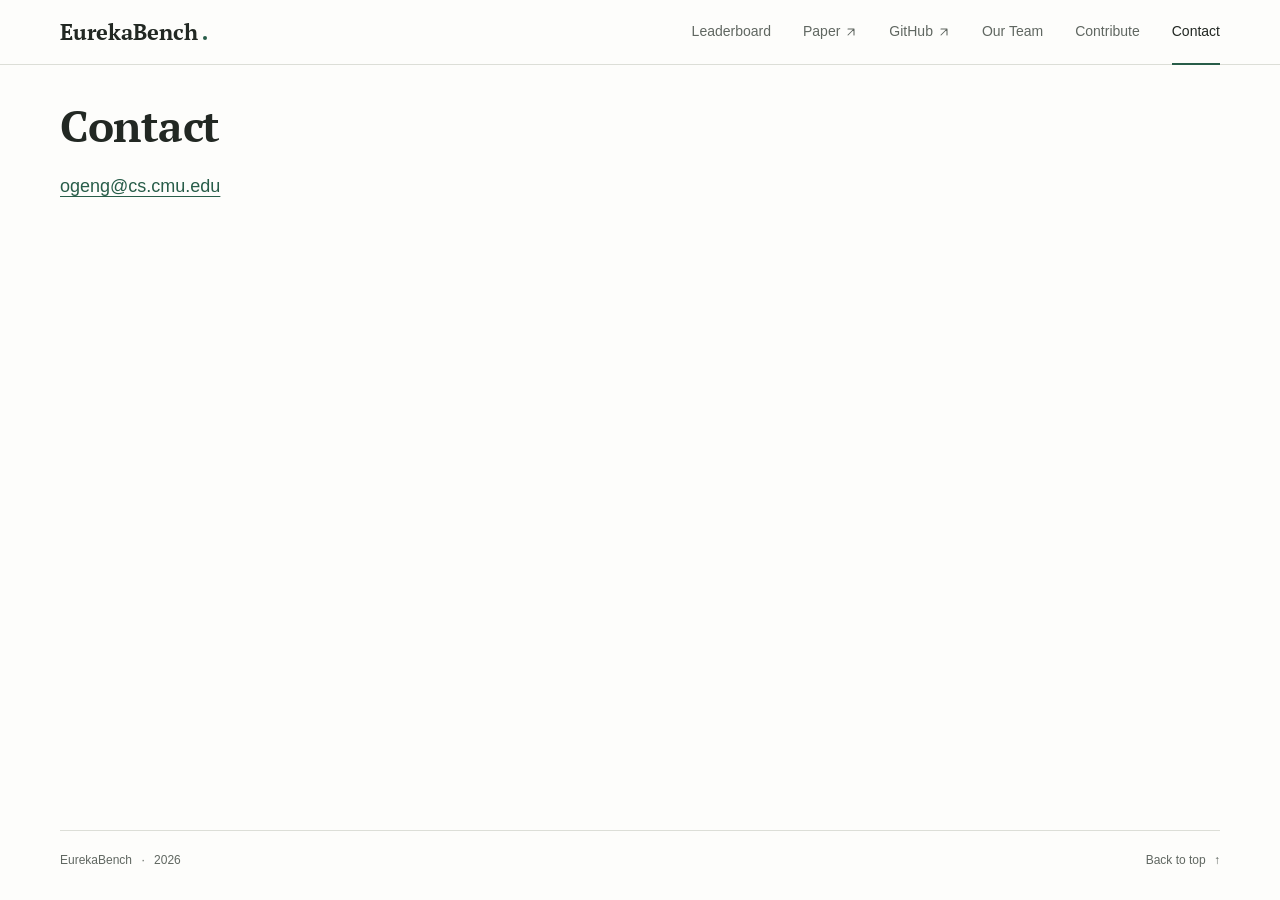
==== commit 0ee494fe: "update" ====
--- a/contact.html
+++ b/contact.html
@@ -9,8 +9,8 @@
   <meta property="og:description" content="Measuring Agentic Ability to Discover New Scientific Insights">
   <meta property="og:type" content="website">
   <title>Contact — EurekaBench</title>
-  <link rel="icon" href="assets/eurekabench-logo.png?v=dc452d8769" type="image/png">
-  <link rel="stylesheet" href="styles.css?v=readable-headings-stats">
+  <link rel="icon" href="assets/eurekabench-logo.png?v=56da983068" type="image/png">
+  <link rel="stylesheet" href="styles.css?v=paper-logo-palette">
 </head>
 <body>
   <a class="skip-link" href="#main">Skip to content</a>
@@ -19,8 +19,8 @@
       <a class="wordmark" href="index.html" aria-label="EurekaBench home">EurekaBench<span class="wordmark-dot" aria-hidden="true"></span></a>
       <nav aria-label="Main navigation">
         <a class="nav-link" href="index.html">Leaderboard</a>
-        <span class="nav-link nav-link-unavailable" role="link" aria-disabled="true" title="Paper coming soon">Paper</span>
-        <a class="nav-link" id="github-link" href="https://github.com/EurekaBench" target="_blank" rel="noopener">Github<svg aria-hidden="true" viewBox="0 0 16 16"><path d="M4 12 12 4M4 4h8v8"/></svg></a>
+        <a class="nav-link" href="https://arxiv.org/abs/2610.00492" target="_blank" rel="noopener noreferrer">Paper<svg aria-hidden="true" viewBox="0 0 16 16"><path d="M4 12 12 4M4 4h8v8"/></svg></a>
+        <a class="nav-link" id="github-link" href="https://github.com/EurekaBench/EurekaBench" target="_blank" rel="noopener">GitHub<svg aria-hidden="true" viewBox="0 0 16 16"><path d="M4 12 12 4M4 4h8v8"/></svg></a>
         <a class="nav-link" href="team.html">Our Team</a>
         <a class="nav-link" href="contribute.html">Contribute</a>
         <a class="nav-link active" href="contact.html" aria-current="page">Contact</a>
--- a/styles.css
+++ b/styles.css
@@ -48,12 +48,24 @@
 .hero-heading h1 { flex: 0 0 auto; margin: 0; padding: 0; min-height: 0; font-size: clamp(52px, 5.625vw, 72px); }
 h1 { font: 700 clamp(46px, 5vw, 64px)/1.12 var(--serif); letter-spacing: -1.5px; margin: 0 0 12px; }
 .paper-title { font: 400 28px/1.35 var(--serif); color: #424a43; }
-.benchmark-stats { display: flex; align-items: center; gap: 24px; margin-top: 22px; color: var(--muted); font-size: 18px; white-space: nowrap; }
-.benchmark-stats strong { font-size: 20px; font-weight: 700; color: var(--ink); margin-right: 4px; }
-.benchmark-stats i { height: 20px; width: 1px; background: var(--line); }
+.benchmark-stats { margin-top: 26px; }
+.benchmark-overview { display: flex; align-items: baseline; justify-content: space-between; gap: 12px 24px; font-size: 19px; }
+.benchmark-stats strong { font-size: 24px; font-weight: 700; color: var(--ink); margin-right: 5px; }
+.benchmark-domains { color: var(--ink); }
+.domain-list { display: grid; grid-template-columns: repeat(6, minmax(0, 1fr)); gap: 10px; margin-top: 14px; }
+.domain-list li { display: flex; flex-direction: column; align-items: center; justify-content: center; gap: 11px; min-width: 0; min-height: 104px; padding: 15px 10px; border: 1px solid color-mix(in srgb, var(--domain-accent) 45%, var(--paper)); border-top: 3px solid var(--domain-accent); border-radius: 5px; background: color-mix(in srgb, var(--domain-accent) 16%, var(--paper)); color: var(--ink); text-align: center; font-size: 18px; font-weight: 600; line-height: 1.3; }
+.domain-list svg { width: 32px; height: 32px; flex: 0 0 32px; color: color-mix(in srgb, var(--domain-accent) 65%, var(--ink)); stroke-width: 1.5; }
+/* Domain colors sampled from Figure 2, https://arxiv.org/html/2610.00492v1/eurekabench-teaser.png. */
+.domain-neuroscience { --domain-accent: #d98873; }
+.domain-computer-science { --domain-accent: #b4c9b3; }
+.domain-chemistry { --domain-accent: #cac7ba; }
+.domain-astrophysics { --domain-accent: #aa5c7b; }
+.domain-geophysics { --domain-accent: #819bad; }
+.domain-plasma-physics { --domain-accent: #e7af7c; }
 .hero-art { flex: 0 0 auto; position: relative; overflow: hidden; width: 180px; aspect-ratio: 975 / 1080; margin-bottom: -20px; }
-/* Crop the source margins to (185, 22)-(1160, 1102), preserving the full illustration. */
-.hero-art img { display: block; position: absolute; width: calc(1292 / 975 * 100%); max-width: none; height: auto; left: calc(-185 / 975 * 100%); top: calc(-22 / 1080 * 100%); filter: brightness(1.02); mix-blend-mode: multiply; }
+/* Center the new transparent artwork within (228, 34)-(1203, 1114).
+   Keep the established display size and the paws aligned above the subtitle. */
+.hero-art img { display: block; position: absolute; width: calc(1362 / 975 * 100%); max-width: none; height: auto; left: calc(-228 / 975 * 100%); top: calc(-34 / 1080 * 100%); }
 
 /* Results lead the page. Keep rows compact while giving the values readable type. */
 .leaderboard-section { padding-top: 20px; border-top: 1px solid var(--line); }
@@ -78,22 +90,21 @@
 .download-button svg { height: 16px; width: 16px; }
 .table-frame { border: 1px solid var(--line); background: var(--white); border-radius: 3px; overflow: hidden; }
 .table-scroll { overflow-x: auto; scrollbar-width: thin; scrollbar-color: #ccd6cc transparent; }
-table { width: 100%; min-width: 1040px; border-collapse: collapse; table-layout: fixed; font-size: 16px; font-variant-numeric: tabular-nums; white-space: nowrap; }
-.rank-col { width: 4%; }.model-col { width: 25%; }.score-col { width: 14%; }.accuracy-col { width: 13%; }.insights-col { width: 13%; }.failures-col { width: 10%; }.calls-col { width: 9%; }.cost-col { width: 12%; }
+table { width: 100%; border-collapse: collapse; table-layout: auto; font-size: 16px; font-variant-numeric: tabular-nums; white-space: nowrap; }
+.rank-col { width: 36px; }
 thead { background: #f3f4ef; }
-th { text-align: right; font-weight: 400; color: #535e55; padding: 11px 16px; line-height: 1.4; font-size: 16px; border-bottom: 1px solid var(--line); vertical-align: middle; }
+th { text-align: right; font-weight: 400; color: #535e55; padding: 11px 12px; line-height: 1.4; font-size: 16px; border-bottom: 1px solid var(--line); vertical-align: middle; }
 .rank-heading { text-align: center; padding-inline: 8px; color: var(--faint); }
 .model-heading { text-align: left; }
 .header-secondary { font-size: 14px; color: var(--muted); }
-.score-qualifier { font-size: 14px; font-weight: 400; color: var(--muted); }
 .sort-button { background: transparent; padding: 0; color: inherit; text-align: right; font-size: 16px; line-height: 1.4; white-space: nowrap; }
 .sort-button:hover { color: var(--green); }
 th[aria-sort] .sort-button { color: var(--green); font-weight: 700; }
 .sort-arrow { display: inline-block; width: 10px; margin-left: 2px; color: #7b897d; font-size: 14px; }
 th[aria-sort] .sort-arrow { color: var(--green); }
-td { text-align: right; padding: 10px 16px; border-bottom: 1px solid #e7e9e3; vertical-align: middle; font-size: 16px; line-height: 1.35; }
+td { text-align: right; padding: 10px 12px; border-bottom: 1px solid #e7e9e3; vertical-align: middle; font-size: 16px; line-height: 1.35; }
 td:first-child { padding-inline: 8px; text-align: center; }
-td.model-cell { text-align: left; }
+td.model-cell { min-width: 190px; text-align: left; }
 .rank { font: 13px var(--sans); color: var(--muted); }
 .model-name { font-size: 18px; font-weight: 600; display: flex; align-items: center; gap: 8px; line-height: 1.3; }
 .provider-dot { display: inline-block; flex-shrink: 0; width: 6px; height: 6px; border-radius: 50%; background: #ad7a59; }
@@ -105,8 +116,6 @@
 .score-track { display: block; width: 76px; height: 3px; margin-top: 5px; margin-left: auto; background: #edf0e9; border-radius: 2px; overflow: hidden; }
 .score-track span { display: block; height: 100%; width: var(--score); background: #5b8465; border-radius: 2px; }
 .failure-total { font-size: 13px; color: var(--muted); margin-left: 3px; }
-.efficiency-cell { border-left: 1px solid #eceee8; }
-.efficiency-number { color: #5c665e; font-size: 16px; }
 tbody tr:hover { background: #fafbf8; }
 tbody tr.is-leader { background: #f5f8f3; }
 tbody tr.is-leader .rank { color: var(--green); font-weight: 700; }
@@ -118,7 +127,6 @@
 tfoot .harness { padding-left: 0; color: #736951; font-size: 12px; }
 tfoot .score-track { background: #e7e3d7; }
 tfoot .score-track span { background: #8b9575; }
-tfoot .efficiency-cell { border-left-color: #e5e0d3; }
 .table-bottom { display: flex; justify-content: space-between; gap: 20px; align-items: center; border-top: 1px solid var(--line); padding: 9px 16px; background: #fdfdfb; color: var(--muted); font-size: 11px; }
 .table-bottom > span > span { margin-left: 5px; }
 .mobile-table-hint { display: none; }
@@ -137,7 +145,12 @@
 
 .about-section { display: grid; grid-template-columns: 340px 1fr; gap: 36px; padding: 29px 0; margin-top: 29px; border-top: 1px solid var(--line); border-bottom: 1px solid var(--line); align-items: start; }
 .about-section h2, .team-section h2 { font-size: 36px; }
-.about-section > p { font: 400 18px/1.65 var(--serif); color: #414b43; }
+.about-copy p { font: 400 18px/1.65 var(--serif); color: #414b43; }
+.about-copy p + p { margin-top: 16px; }
+.author-affiliation-section { padding: 29px 0 12px; border-bottom: 1px solid var(--line); }
+.affiliation-heading { display: flex; align-items: baseline; justify-content: space-between; gap: 16px; margin-bottom: 12px; }
+.affiliation-heading h2 { font-size: 36px; }
+.author-team-link { color: var(--green); font-size: 16px; white-space: nowrap; text-decoration: underline; text-underline-offset: 4px; }
 .team-section { padding-top: 30px; }
 .author-list { display: flex; justify-content: flex-start; flex-wrap: wrap; gap: 14px 18px; margin: 21px 0 29px; }
 .author-list li { font: 400 17px/1.55 var(--serif); white-space: nowrap; }
@@ -145,33 +158,29 @@
 .author-link:hover { color: var(--green); text-decoration: underline; }
 .author-list sup { font-family: var(--sans); font-size: 10px; color: var(--green); margin-left: 4px; position: relative; top: -2px; line-height: 0; }
 .author-affiliations:hover { color: var(--green); text-decoration: underline; }
-.institution-section { border-top: 1px solid var(--line); padding: 21px 0 19px; }
-.home-affiliations { border-top: 0; border-bottom: 1px solid var(--line); padding: 25px 0 24px; }
-.eyebrow { font: 600 16px/1.5 var(--sans); letter-spacing: 1px; color: var(--muted); }
-.institution-section .eyebrow { margin-bottom: 18px; }
-.institution-list { display: grid; grid-template-columns: repeat(4,minmax(0,1fr)); gap: 22px 26px; align-items: stretch; }
-.institution-list li { min-width: 0; }
-.institution-link { display: flex; width: 100%; height: 100%; min-height: 60px; align-items: center; gap: 12px; padding: 3px 0; }
-.institution-mark { display: flex; width: 52px; height: 44px; flex: 0 0 52px; justify-content: center; align-items: center; }
-.institution-mark img { display: block; width: auto; height: auto; max-width: 52px; max-height: 44px; object-fit: contain; }
-/* Balance the visible weight of each mark, including wide and narrow symbols. */
-.institution-cmu .institution-mark img, .institution-yale .institution-mark img { height: 30px; }
-.institution-stanford .institution-mark img, .institution-princeton .institution-mark img { height: 38px; }
-.institution-mit .institution-mark img { width: 46px; }
-.institution-flatiron .institution-mark img { width: 42px; }
-.institution-engram .institution-mark img { height: 32px; }
-.institution-columbia .institution-mark img { height: 33px; }
-.institution-mark.dark-logo { background: transparent; }
-
-.institution-mark.dark-logo img { filter: brightness(0); }
-.institution-name { font: 400 17px/1.4 var(--serif); color: var(--ink); }
-.institution-link:hover .institution-name { color: var(--green); text-decoration: underline; text-underline-offset: 4px; }
-.affiliation-details { margin-top: 8px; }
-.affiliation-details summary { color: var(--muted); }
-.full-affiliation-list { display: grid; grid-template-columns: repeat(2,1fr); gap: 9px 36px; list-style: none; padding: 20px 0 0; }
-.full-affiliation-list li { display: flex; align-items: baseline; gap: 9px; color: var(--muted); font-size: 12px; line-height: 1.7; scroll-margin-top: 90px; }
-.affiliation-number { font: 11px var(--sans); color: var(--green); min-width: 15px; }
-.full-affiliation-list li:target { color: var(--green); background: var(--green-light); }
+.affiliation-grid { display: grid; grid-template-columns: repeat(2, minmax(0, 1fr)); column-gap: 48px; }
+.affiliation-school { display: grid; grid-template-columns: 76px minmax(0, 1fr); align-items: center; gap: 22px; padding: 18px 0; }
+.affiliation-school:nth-child(n + 3) { border-top: 1px solid var(--line); }
+.affiliation-logo { display: flex; align-items: center; justify-content: center; width: 76px; height: 64px; }
+.affiliation-logo img { display: block; width: auto; height: auto; max-width: 68px; max-height: 64px; object-fit: contain; }
+.institution-cmu .affiliation-logo img { width: 48px; }
+.institution-yale .affiliation-logo img { width: 60px; }
+.institution-stanford .affiliation-logo img, .institution-princeton .affiliation-logo img { height: 64px; }
+.institution-mit .affiliation-logo img { width: 68px; }
+.institution-columbia .affiliation-logo img { width: 62px; }
+.institution-flatiron .affiliation-logo img { width: 64px; }
+.institution-engram .affiliation-logo img { width: 58px; }
+.affiliation-logo.dark-logo img { filter: brightness(0); }
+.affiliation-copy h3 { margin-bottom: 7px; color: var(--muted); font: 400 15px/1.4 var(--sans); }
+.affiliation-copy h3 a:hover { color: var(--green); text-decoration: underline; text-underline-offset: 3px; }
+.affiliation-units { display: grid; gap: 5px; }
+.affiliation-units li { display: flex; align-items: baseline; gap: 8px; scroll-margin-top: 90px; }
+.affiliation-unit { font: 400 18px/1.4 var(--serif); color: var(--ink); }
+.affiliation-number { flex: 0 0 16px; color: var(--green); font: 12px/1.4 var(--sans); }
+.affiliation-units li:target { background: var(--green-light); outline: 4px solid var(--green-light); }
+.affiliation-details { margin-top: 8px; border-top: 1px solid var(--line); padding-top: 22px; }
+.affiliation-details summary { color: var(--ink); font: 700 28px/1.3 var(--serif); }
+.affiliation-details .affiliation-grid { margin-top: 8px; }
 .author-note { font-size: 12px; color: var(--muted); line-height: 1.7; margin-top: 18px; max-width: 820px; }
 .site-footer { margin-top: 35px; border-top: 1px solid var(--line); padding-block: 20px; display: flex; justify-content: space-between; align-items: center; color: var(--muted); font-size: 12px; }
 .site-footer > span > span { margin-inline: 6px; }
@@ -214,8 +223,18 @@
 .contribution-draft { font: 13px/1.6 var(--mono); }
 
 .contact-email { display: inline-block; color: var(--green); font-size: 16px; margin-top: 12px; text-decoration: underline; text-underline-offset: 4px; }
-.citation-entry { min-height: 25px; margin: 12px 0 0; font: 13px/1.7 var(--mono); white-space: pre-wrap; }
-
+.citation-paper { margin-top: 14px; font: 400 18px/1.5 var(--serif); }
+.citation-paper a { color: var(--green); text-decoration: underline; text-underline-offset: 3px; }
+.citation-entry { margin: 16px 0 0; padding: 18px 20px; border: 1px solid var(--line); border-radius: 4px; background: #f3f4ef; font: 13px/1.7 var(--mono); white-space: pre; overflow-x: auto; }
+.citation-entry code { font: inherit; }
+.copy-citation { display: inline-flex; align-items: center; gap: 7px; padding: 8px 12px; border: 1px solid var(--line); border-radius: 3px; background: transparent; color: var(--green); font-size: 14px; white-space: nowrap; }
+.copy-citation:hover { background: var(--green-light); }
+.copy-citation svg { width: 17px; height: 17px; }
+
+@media (max-width: 1199px) {
+  .domain-list { grid-template-columns: repeat(3, minmax(0, 1fr)); }
+  .domain-list li { flex-direction: row; min-height: 76px; gap: 12px; padding: 14px; }
+}
 @media (max-width: 1100px) {
   .page-width, .header-inner { width: calc(100% - 56px); }
   .hero { padding-block: 27px; }
@@ -231,18 +250,16 @@
   h1 { font-size: 48px; }
   .hero-heading h1 { font-size: 54px; }
   .paper-title { font-size: 23px; }
-  .benchmark-stats { font-size: 16px; gap: 18px; }
-  .benchmark-stats strong { font-size: 18px; }
+  .benchmark-overview { font-size: 18px; }
   .about-section { grid-template-columns: 1fr; gap: 14px; }
-  .about-section > p { font-size: 17px; }
+  .about-copy p { font-size: 17px; }
   .scoring-content { grid-template-columns: 1fr; gap: 18px; }
 }
 @media (max-width: 900px) {
-  .institution-list { grid-template-columns: repeat(2,minmax(0,1fr)); gap: 16px 24px; }
-}
-@media (max-width: 520px) {
-  .institution-list { grid-template-columns: 1fr; gap: 12px; }
-  .institution-link { min-height: 46px; }
+  .affiliation-grid { column-gap: 28px; }
+  .affiliation-school { grid-template-columns: 60px minmax(0, 1fr); gap: 16px; }
+  .affiliation-logo { width: 60px; height: 60px; }
+  .affiliation-logo img { max-width: 56px; max-height: 58px; }
 }
 @media (max-width: 620px) {
   html { scroll-padding-top: 112px; }
@@ -258,11 +275,19 @@
   h1 { font-size: clamp(36px, 8vw, 46px); letter-spacing: -1px; margin-bottom: 12px; padding-right: 73px; min-height: 40px; }
   .hero-art { width: clamp(88px, 27.5vw, 132px); }
   .paper-title { font-size: 22px; line-height: 1.35; }
-  .benchmark-stats { display: grid; grid-template-columns: repeat(3, minmax(0, 1fr)); align-items: start; margin-top: 22px; font-size: 14px; line-height: 1.4; gap: 12px; white-space: normal; }
-  .benchmark-stats > span { min-width: 0; }
-  .benchmark-stats > span:not(:first-child) { border-left: 1px solid var(--line); padding-left: 12px; }
-  .benchmark-stats strong { display: block; font-size: 22px; margin: 0 0 3px; }
-  .benchmark-stats i { display: none; }
+  .benchmark-stats { margin-top: 23px; }
+  .benchmark-overview { flex-wrap: wrap; font-size: 16px; gap: 5px 18px; }
+  .benchmark-stats strong { font-size: 22px; }
+  .domain-list { grid-template-columns: repeat(2, minmax(0, 1fr)); grid-auto-rows: 1fr; gap: 8px; margin-top: 12px; }
+  .domain-list li { flex-direction: column; min-height: 100px; padding: 12px 8px; gap: 9px; font-size: 17px; }
+  .author-affiliation-section { padding-top: 23px; }
+  .affiliation-heading { flex-wrap: wrap; gap: 9px; margin-bottom: 4px; }
+  .affiliation-heading h2 { font-size: 32px; }
+  .affiliation-grid { grid-template-columns: 1fr; }
+  .affiliation-school { padding: 20px 0; }
+  .affiliation-school:nth-child(n + 2) { border-top: 1px solid var(--line); }
+  .affiliation-copy h3 { font-size: 14px; }
+  .affiliation-unit { font-size: 17px; }
   .leaderboard-section { padding-top: 19px; }
   .section-header { flex-wrap: wrap; gap: 4px; }
   h2 { font-size: 34px; }
@@ -275,15 +300,8 @@
   .select-wrap svg { top: 10px; }
   .download-button { padding: 6px 8px; }
   .download-button span { display: none; }
-  #results-table { width: 989px; min-width: 989px; }
-  .rank-col { width: 34px; }.model-col { width: 210px; }.score-col { width: 138px; }.accuracy-col { width: 143px; }.insights-col { width: 133px; }.failures-col { width: 122px; }.calls-col { width: 91px; }.cost-col { width: 118px; }
-  th, td { padding-inline: 13px; }
-  th:first-child, td:first-child { position: sticky; left: 0; z-index: 2; padding-inline: 4px; }
-  th:nth-child(2), td:nth-child(2) { position: sticky; left: 34px; z-index: 2; border-right: 1px solid #e7e9e3; }
-  th:first-child, th:nth-child(2) { background: #f3f4ef; z-index: 3; }
-  tbody td:first-child, tbody td:nth-child(2) { background: var(--white); }
-  tbody .is-leader td:first-child, tbody .is-leader td:nth-child(2) { background: #f5f8f3; }
-  tfoot td:first-child, tfoot td:nth-child(2) { background: #f3f0e7; }
+  th, td { padding-inline: 10px; }
+  td.model-cell { min-width: 160px; }
   .model-name { font-size: 16px; white-space: normal; line-height: 1.35; gap: 7px; }
   .harness { font-size: 12px; padding-left: 13px; }
   tfoot .model-name { font-size: 16px; }
@@ -298,8 +316,6 @@
   .author-list { margin: 19px 0 25px; gap: 14px 23px; }
   .author-list li { font-size: 16px; }
   .author-list sup { font-size: 9px; margin-left: 3px; }
-  .full-affiliation-list { grid-template-columns: 1fr; gap: 9px; }
-  .full-affiliation-list li { scroll-margin-top: 112px; }
   .site-footer { margin-top: 27px; font-size: 11px; padding-block: 17px; }
 }
 @media (max-width: 390px) {
@@ -308,15 +324,6 @@
   .table-controls { margin-left: 0; }
   h1 { font-size: 34px; }
   .paper-title { font-size: 20px; }
-  .model-col { width: 176px; }
-  #results-table { width: 955px; min-width: 955px; }
-}
-@media (max-width: 430px) {
-  #results-table { width: calc(100vw + 573px); min-width: calc(100vw + 573px); }
-  .rank-col { width: 30px; }
-  .model-col { width: calc(100vw - 176px); }
-  .score-col { width: 112px; }
-  th:nth-child(2), td:nth-child(2) { left: 30px; }
 }
 @media (prefers-reduced-motion: reduce) {
   html { scroll-behavior: auto; }
@@ -336,6 +343,8 @@
   .nav-link { justify-content: center; min-height: 34px; font-size: 12px; }
   .contribute-section { margin-top: 25px; padding-top: 23px; }
   .contribute-section h2, .contact-section h2, .citation-section h2 { font-size: 32px; }
+  .citation-heading { gap: 12px; }
+  .citation-entry { padding: 14px; font-size: 12px; }
   .contribute-section .contribution-contact h2, .contribute-section .contribution-direct-title { font-size: 28px; }
   .contribute-intro { font-size: 17px; }
   .contribution-kinds { gap: 20px; }
@@ -344,7 +353,7 @@
   .contribution-field input, .contribution-field select, .contribution-field textarea { font-size: 16px; }
   .contribution-actions p { margin-left: 0; flex-basis: 100%; }
 
-  .full-affiliation-list li { scroll-margin-top: 136px; }
+  .affiliation-units li { scroll-margin-top: 136px; }
 }
 
 .citation-section { margin-top: 24px; padding-top: 24px; border-top: 1px solid var(--line); }
@@ -362,5 +371,3 @@
   .page-title { font-size: 36px; padding-right: 0; }
   nav { grid-template-columns: repeat(3,minmax(0,1fr)); }
 }
-
-.nav-link-unavailable { color: var(--faint); cursor: default; opacity: .65; }
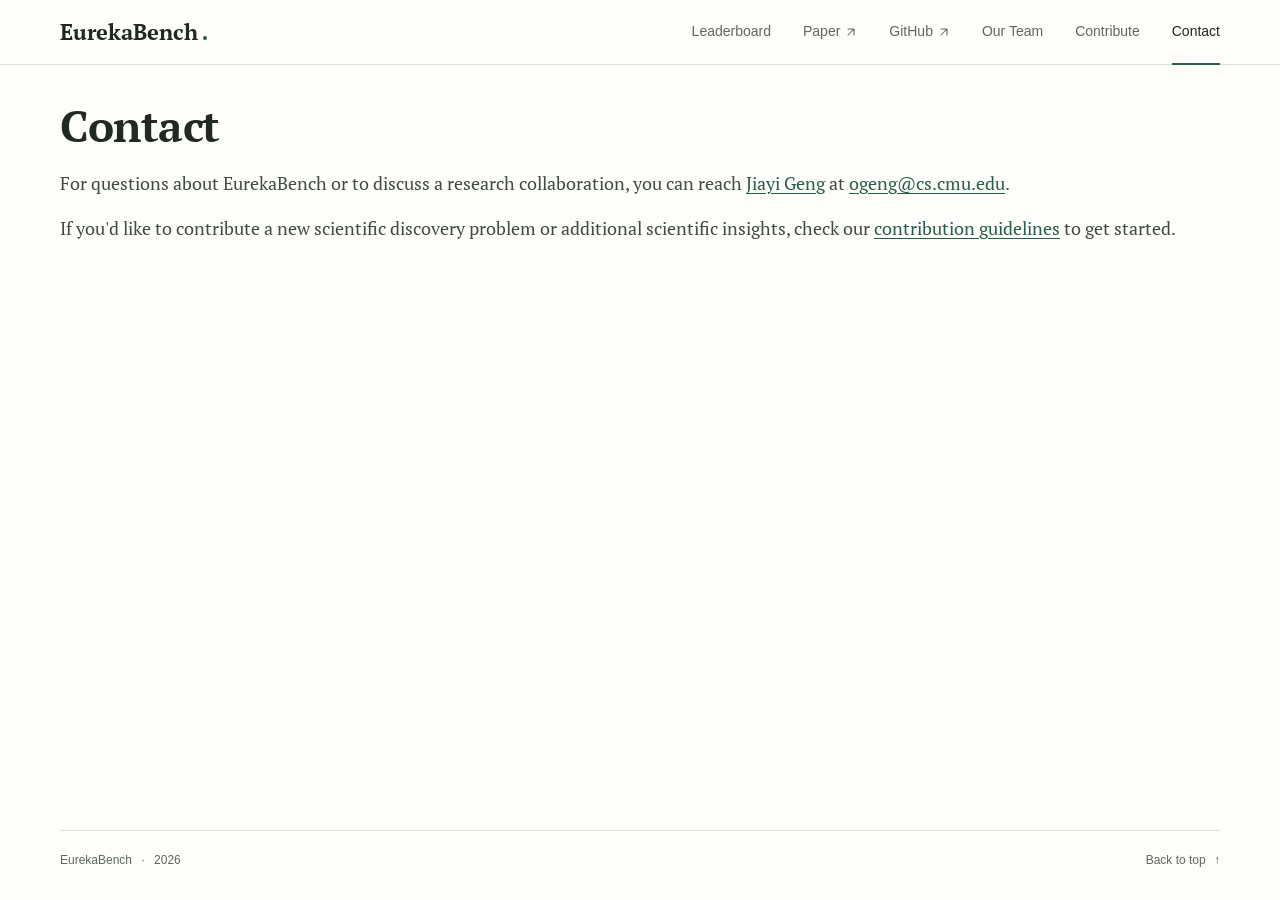
==== commit 85f9a209: "update" ====
--- a/contact.html
+++ b/contact.html
@@ -4,13 +4,13 @@
   <meta charset="utf-8">
   <meta name="viewport" content="width=device-width, initial-scale=1">
   <meta name="theme-color" content="#faf9f6">
-  <meta name="description" content="EurekaBench measures AI agents' ability to discover scientific insights through experiments. Explore results across 26 tasks and six scientific domains.">
-  <meta property="og:title" content="EurekaBench">
-  <meta property="og:description" content="Measuring Agentic Ability to Discover New Scientific Insights">
+  <meta name="description" content="Contact Jiayi Geng at Carnegie Mellon University with questions about EurekaBench or to discuss research collaborations.">
+  <meta property="og:title" content="Contact — EurekaBench">
+  <meta property="og:description" content="Questions about EurekaBench and research collaborations: contact Jiayi Geng at Carnegie Mellon University.">
   <meta property="og:type" content="website">
   <title>Contact — EurekaBench</title>
   <link rel="icon" href="assets/eurekabench-logo.png?v=56da983068" type="image/png">
-  <link rel="stylesheet" href="styles.css?v=paper-logo-palette">
+  <link rel="stylesheet" href="styles.css?v=contact-inline">
 </head>
 <body>
   <a class="skip-link" href="#main">Skip to content</a>
@@ -29,7 +29,11 @@
   </header>
 
   <main id="main" class="page-width standalone-page">
-      <section id="contact" class="contact-section" aria-labelledby="contact-title"><h1 class="page-title" id="contact-title">Contact</h1><a class="contact-email" href="mailto:ogeng@cs.cmu.edu">ogeng@cs.cmu.edu</a></section>
+    <section id="contact" class="contact-section" aria-labelledby="contact-title">
+      <h1 class="page-title" id="contact-title">Contact</h1>
+      <p>For questions about EurekaBench or to discuss a research collaboration, you can reach <a href="https://jiayigeng.github.io/" target="_blank" rel="noopener noreferrer">Jiayi Geng</a> at <a href="mailto:ogeng@cs.cmu.edu">ogeng@cs.cmu.edu</a>.</p>
+      <p>If you'd like to contribute a new scientific discovery problem or additional scientific insights, check our <a href="contribute.html">contribution guidelines</a> to get started.</p>
+    </section>
   </main>
 
   <footer class="site-footer page-width"><span>EurekaBench <span aria-hidden="true">·</span> 2026</span><a href="#main">Back to top <span aria-hidden="true">↑</span></a></footer>
--- a/styles.css
+++ b/styles.css
@@ -193,34 +193,39 @@
 .contribute-intro { font: 400 18px/1.6 var(--serif); color: #414b43; margin-top: 9px; }
 .contribution-contact { margin-top: 25px; padding-bottom: 25px; border-bottom: 1px solid var(--line); }
 .contribute-section .contribution-contact h2, .contribute-section .contribution-direct-title { font-size: 32px; }
-.contribution-contact p, .contribution-direct-intro { max-width: 760px; margin-top: 9px; font: 400 18px/1.6 var(--serif); color: #414b43; }
-.standalone-page .contribution-contact .contact-email { margin-top: 12px; }
+.contribution-contact p, .contribution-direct-intro { margin-top: 9px; font: 400 18px/1.6 var(--serif); color: #414b43; text-wrap: pretty; }
+.contribution-contact p a { color: var(--green); text-decoration: underline; text-underline-offset: 3px; }
 .contribution-direct-title { margin-top: 25px; }
 .contribution-kinds { display: flex; gap: 26px; margin-top: 15px; border-bottom: 1px solid var(--line); }
 .contribution-kinds button { padding: 10px 0; background: transparent; font-size: 18px; line-height: 1.4; color: var(--muted); border-bottom: 2px solid transparent; margin-bottom: -1px; }
 .contribution-kinds button[aria-pressed="true"] { color: var(--green); border-bottom-color: var(--green); font-weight: 600; }
+.contribution-guide { padding: 22px; background: #f3f6f1; border-bottom: 1px solid var(--line); }
+.contribution-guide-intro { font: 400 18px/1.6 var(--serif); color: #414b43; text-wrap: pretty; }
+.contribution-guide-intro + .contribution-guide-intro { margin-top: 12px; }
+.contribution-review-note { margin-top: 22px; padding-top: 17px; border-top: 1px solid var(--line); color: #414b43; font: 400 17px/1.6 var(--serif); text-wrap: pretty; }
 .contribution-form { display: grid; grid-template-columns: repeat(2,minmax(0,1fr)); gap: 18px 26px; margin-top: 21px; }
+.contribution-required-note { grid-column: 1 / -1; font-size: 13px; color: var(--muted); }
+.required-marker { color: #b42318; font-weight: 700; }
+.contribution-honeypot { display: none; }
 .contribution-field { min-width: 0; }
 .contribution-custom-domain { margin-top: 12px; }
 .contribution-field label { display: block; font-size: 16px; font-weight: 600; margin-bottom: 6px; }
 .optional { font-weight: 400; color: var(--muted); }
-.contribution-field input, .contribution-field select, .contribution-field textarea, .contribution-draft { display: block; width: 100%; min-height: 41px; border: 1px solid #cdd2c8; border-radius: 2px; padding: 9px 11px; background: var(--white); color: var(--ink); font: 400 15px/1.5 var(--sans); }
-.contribution-field textarea, .contribution-draft { resize: vertical; }
-.contribution-field input:focus-visible, .contribution-field select:focus-visible, .contribution-field textarea:focus-visible, .contribution-draft:focus-visible { outline: 2px solid var(--green); outline-offset: 2px; }
-.contribution-field-wide, .contribution-actions, .contribution-status, .contribution-draft { grid-column: 1 / -1; }
+.contribution-field input, .contribution-field select, .contribution-field textarea { display: block; width: 100%; min-height: 41px; border: 1px solid #cdd2c8; border-radius: 2px; padding: 9px 11px; background: var(--white); color: var(--ink); font: 400 15px/1.5 var(--sans); }
+.contribution-field textarea { resize: vertical; }
+.contribution-field input:focus-visible, .contribution-field select:focus-visible, .contribution-field textarea:focus-visible { outline: 2px solid var(--green); outline-offset: 2px; }
+.contribution-field-wide, .contribution-actions, .contribution-status { grid-column: 1 / -1; }
 .field-help { font-size: 12px; line-height: 1.5; margin-top: 6px; color: var(--muted); }
 .contribution-actions { display: flex; align-items: center; gap: 12px; flex-wrap: wrap; }
-.contribution-submit, .contribution-copy { min-height: 42px; border-radius: 2px; padding: 9px 15px; font-size: 14px; }
-.contribution-submit { color: var(--white); background: var(--green); }
-.contribution-submit:hover { background: #1e4a39; }
-.contribution-submit span { margin-left: 7px; }
-.contribution-copy { background: transparent; border: 1px solid #cdd2c8; }
-.contribution-copy:hover { background: var(--green-light); }
+.contribution-submit { min-height: 44px; border-radius: 2px; padding: 10px 18px; font-size: 16px; color: var(--white); background: var(--green); }
+.contribution-submit:hover:not(:disabled) { background: #1e4a39; }
+.contribution-submit:disabled { opacity: .65; cursor: default; }
 .contribution-actions p { color: var(--muted); font-size: 13px; margin-left: auto; }
 .contribution-actions a, .contribution-noscript a { color: var(--green); text-decoration: underline; text-underline-offset: 3px; }
-.contribution-status { font-size: 13px; color: var(--green); }
+.contribution-status { font-size: 15px; line-height: 1.5; color: var(--green); }
+.contribution-status[data-state="error"] { color: #b42318; }
+.contribution-status[data-state="pending"] { color: #805815; }
 .contribution-status:empty { display: none; }
-.contribution-draft { font: 13px/1.6 var(--mono); }
 
 .contact-email { display: inline-block; color: var(--green); font-size: 16px; margin-top: 12px; text-decoration: underline; text-underline-offset: 4px; }
 .citation-paper { margin-top: 14px; font: 400 18px/1.5 var(--serif); }
@@ -349,6 +354,8 @@
   .contribute-intro { font-size: 17px; }
   .contribution-kinds { gap: 20px; }
   .contribution-kinds button { font-size: 16px; text-align: left; }
+  .contribution-guide { padding: 20px 16px; }
+  .contribution-guide-intro { font-size: 17px; }
   .contribution-form { grid-template-columns: 1fr; gap: 16px; }
   .contribution-field input, .contribution-field select, .contribution-field textarea { font-size: 16px; }
   .contribution-actions p { margin-left: 0; flex-basis: 100%; }
@@ -358,6 +365,8 @@
 
 .citation-section { margin-top: 24px; padding-top: 24px; border-top: 1px solid var(--line); }
 .contact-section { margin-top: 30px; padding-top: 27px; border-top: 1px solid var(--line); }
+.contact-section p { margin-top: 16px; color: #414b43; font: 400 18px/1.6 var(--serif); text-wrap: wrap; }
+.contact-section p a { color: var(--green); text-decoration: underline; text-underline-offset: 3px; }
 
 /* Navigation opens independent documents; only the home page contains results. */
 .standalone-page { min-height: calc(100svh - 170px); padding-top: 35px; }
